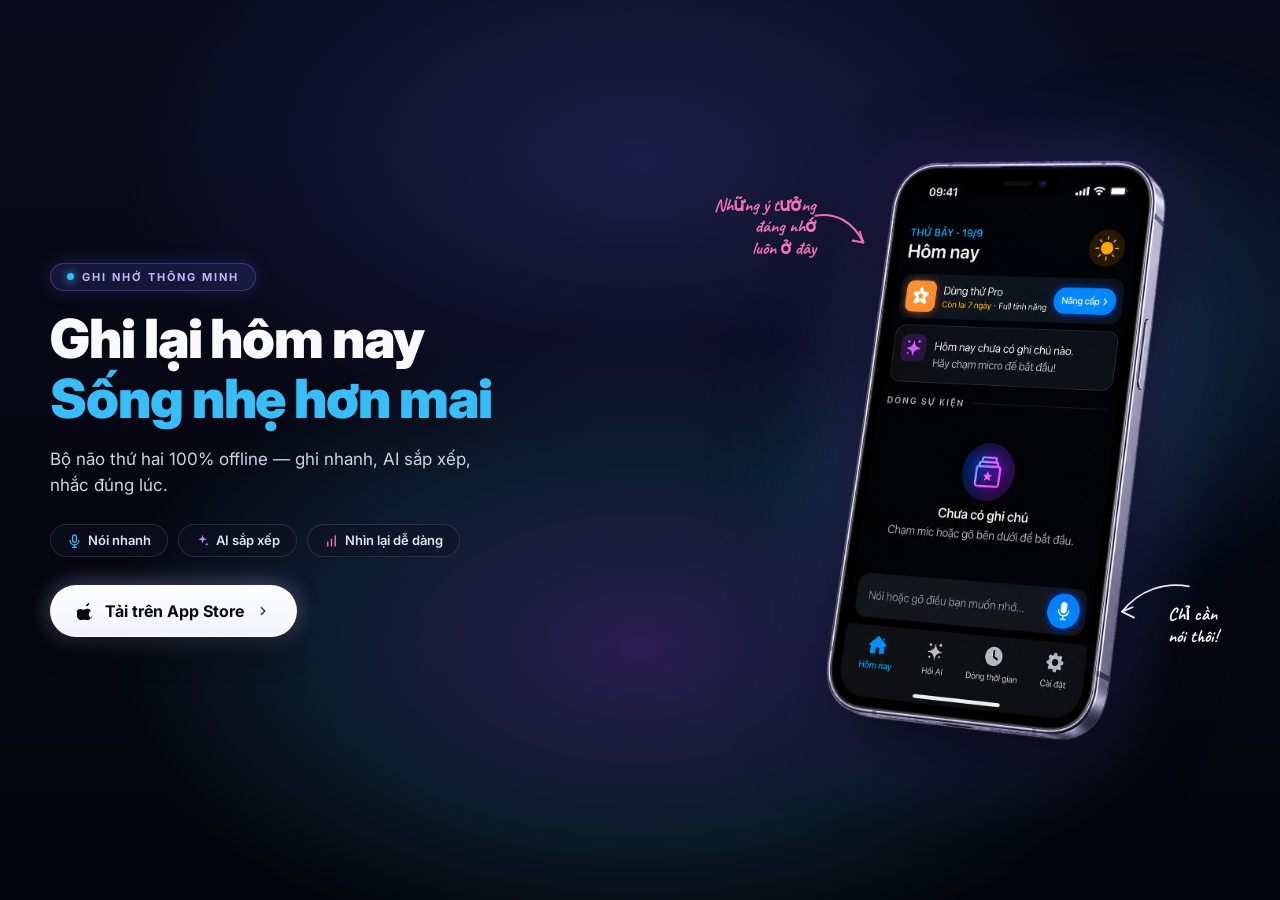
==== index.html @ 8ee88a4e "Shorten pink annotation arrow toward Hôm nay Co-authored-by: Cursor <cursoragent@cursor.com>" ====
<!DOCTYPE html>
<html lang="vi">
<head>
<meta charset="UTF-8">
<meta name="viewport" content="width=device-width, initial-scale=1.0">
<title>Memoza — Ghi nhớ thông minh</title>
<link rel="preconnect" href="https://fonts.googleapis.com">
<link rel="preconnect" href="https://fonts.gstatic.com" crossorigin>
<link href="https://fonts.googleapis.com/css2?family=Inter:wght@400;500;600;700;800;900&family=Caveat:wght@600;700&display=swap" rel="stylesheet">
<style>
  :root{
    --bg-0:#060713;
    --bg-1:#0a0c1e;
    --blue:#38bdf8;
    --violet:#8b5cf6;
    --pink:#ec4899;
    --text-0:#f8fafc;
    --text-1:#cbd5e1;
    --text-2:#94a3b8;
    --maxw:1280px;
    --safe-top: env(safe-area-inset-top, 0px);
    --safe-bottom: env(safe-area-inset-bottom, 0px);
  }

  *{box-sizing:border-box; margin:0; padding:0;}
  html, body{
    min-height:100%;
    min-height:100dvh;
    margin:0;
    padding:0;
    -webkit-text-size-adjust:100%;
  }
  body{
    font-family:"Inter",-apple-system,BlinkMacSystemFont,"Segoe UI",sans-serif;
    background:var(--bg-0);
    color:var(--text-0);
    position:relative;
    display:flex;
    flex-direction:column;
    justify-content:center;
    align-items:center;
    -webkit-font-smoothing:antialiased;
    -moz-osx-font-smoothing:grayscale;
    overflow-x:hidden;
    overflow-y:auto;
    overscroll-behavior:none;
  }
  img{display:block; max-width:100%; height:auto;}
  a{color:inherit; text-decoration:none;}
  button{font-family:inherit;}

  .bg-decor{
    position:fixed;
    inset:0;
    z-index:0;
    pointer-events:none;
    overflow:hidden;
    background:
      radial-gradient(ellipse 70% 55% at 50% 18%, rgba(99,102,241,0.22) 0%, transparent 58%),
      radial-gradient(ellipse 60% 50% at 50% 72%, rgba(139,92,246,0.28) 0%, rgba(56,189,248,0.12) 42%, transparent 70%),
      linear-gradient(180deg, #090b1c 0%, #060713 50%, #03040a 100%);
  }

  .glow-blue{
    position:fixed;
    width:min(550px, 90vw);
    height:min(550px, 90vw);
    top:5%;
    right:-150px;
    border-radius:50%;
    background:radial-gradient(circle, rgba(56,189,248,0.18), transparent 65%);
    filter:blur(24px);
    z-index:0;
    pointer-events:none;
  }

  .page{
    position:relative;
    z-index:1;
    max-width:var(--maxw);
    margin:0 auto;
    padding:0 clamp(12px, 3vw, 36px);
    width:100%;
    min-height:100dvh;
    display:flex;
    flex-direction:column;
    justify-content:center;
    align-items:center;
  }

  .hero{
    position:relative;
    z-index:1;
    width:100%;
    max-width:var(--maxw);
    margin:0 auto;
    padding:
      calc(clamp(14px, 2.5vh, 28px) + var(--safe-top))
      0
      calc(clamp(16px, 2.5vh, 28px) + var(--safe-bottom));
    display:flex;
    flex-direction:column;
    justify-content:center;
    align-items:center;
    box-sizing:border-box;
  }

  .hero-grid{
    display:flex;
    flex-direction:column;
    align-items:center;
    text-align:center;
    width:100%;
    gap:clamp(10px, 2vh, 18px);
  }

  .hero-copy{
    display:flex;
    flex-direction:column;
    align-items:center;
    flex:0 0 auto;
    width:100%;
    max-width:560px;
  }

  .brand-badge{
    display:inline-flex;
    align-items:center;
    gap:8px;
    padding:6px 16px;
    border-radius:999px;
    background:rgba(99,102,241,0.16);
    border:1px solid rgba(139,92,246,0.38);
    box-shadow:0 0 18px rgba(99,102,241,0.22);
    margin-bottom:clamp(10px, 1.6vh, 14px);
  }
  .badge-dot{
    width:7px; height:7px;
    border-radius:50%;
    background:#38bdf8;
    box-shadow:0 0 8px #38bdf8;
    flex:none;
  }
  .badge-text{
    font-size:clamp(10px, 2.4vw, 11px);
    font-weight:700;
    letter-spacing:0.16em;
    text-transform:uppercase;
    color:#c4b5fd;
  }

  .headline{
    font-size:clamp(28px, 8vw, 36px);
    line-height:1.12;
    font-weight:900;
    letter-spacing:-0.02em;
    color:var(--text-0);
    margin-bottom:clamp(8px, 1.4vh, 12px);
    text-align:inherit;
  }
  .headline .grad{
    color:#38bdf8;
    display:block;
    white-space:nowrap;
  }
  .headline .line{
    display:block;
    margin:0;
    padding:0;
  }

  .hero-sub{
    font-size:clamp(13px, 3.4vw, 15px);
    line-height:1.55;
    color:var(--text-1);
    max-width:36ch;
    margin:0 auto clamp(14px, 2vh, 18px);
  }

  .features{
    display:flex;
    flex-wrap:wrap;
    align-items:center;
    justify-content:center;
    gap:8px;
    margin-bottom:0;
    width:100%;
  }
  .hero-copy .cta-top{
    order:unset;
  }
  .feature-pill{
    display:inline-flex;
    align-items:center;
    justify-content:center;
    gap:6px;
    padding:7px 12px;
    border-radius:999px;
    background:rgba(15, 18, 36, 0.55);
    border:1px solid rgba(255, 255, 255, 0.12);
    backdrop-filter:blur(12px);
    -webkit-backdrop-filter:blur(12px);
    line-height:1;
  }
  .feature-pill svg{
    width:13px;
    height:13px;
    flex:none;
    display:block;
    translate:0 0.5px;
  }
  .feature-pill span{
    font-size:11.5px;
    font-weight:600;
    color:#dbe4f0;
    white-space:nowrap;
    line-height:1;
    display:block;
  }

  .cta{
    display:inline-flex;
    align-items:center;
    justify-content:center;
    gap:10px;
    background:linear-gradient(180deg, #ffffff 0%, #f0f3fa 100%);
    color:#070913;
    font-weight:700;
    font-size:clamp(14px, 3.6vw, 16px);
    padding:14px 28px;
    min-height:48px;
    border-radius:999px;
    border:1px solid rgba(255,255,255,0.95);
    box-shadow:
      0 14px 34px -4px rgba(0,0,0,0.65),
      0 0 34px rgba(255,255,255,0.22),
      0 0 30px rgba(129,140,248,0.35),
      inset 0 1px 0 #ffffff;
    width:max-content;
    max-width:100%;
    cursor:pointer;
    transition:transform 0.2s ease, box-shadow 0.2s ease;
    text-decoration:none;
    -webkit-tap-highlight-color:transparent;
    flex:0 0 auto;
  }
  .cta:hover{
    transform:translateY(-2px);
    box-shadow:
      0 18px 38px -4px rgba(0,0,0,0.7),
      0 0 40px rgba(255,255,255,0.28),
      0 0 36px rgba(129,140,248,0.5),
      inset 0 1px 0 #ffffff;
  }
  .cta:active{
    transform:scale(0.97);
  }
  .cta:focus-visible{
    outline:2px solid #38bdf8;
    outline-offset:3px;
  }
  .cta svg{width:18px; height:18px; flex:none;}
  .cta .chev{
    width:14px;
    height:14px;
    margin-left:2px;
    opacity:0.85;
  }

  /* Mobile + tablet: CTA at bottom under phone */
  .cta-top{ display:none; }
  .cta-bottom{
    display:inline-flex;
    margin:clamp(12px, 2vh, 20px) auto 0;
    order:3;
  }

  @keyframes phoneFloat{
    0%, 100% { transform: translateY(0) rotate(0deg); }
    50% { transform: translateY(-8px) rotate(0deg); }
  }

  .phone-wrap{
    position:relative;
    display:flex;
    justify-content:center;
    align-items:center;
    flex:0 1 auto;
    min-height:0;
    width:100%;
    max-width:320px;
    margin:clamp(4px, 1vh, 10px) auto 0;
    order:2;
  }
  .phone-wrap::before{
    content:"";
    position:absolute;
    width:min(300px, 82vw);
    height:min(360px, 52vh);
    border-radius:50%;
    background:radial-gradient(circle, rgba(139,92,246,0.42) 0%, rgba(56,189,248,0.18) 48%, transparent 70%);
    filter:blur(40px);
    z-index:-1;
    pointer-events:none;
  }
  .phone-wrap img{
    width:auto;
    height:auto;
    max-height:min(52vh, 440px);
    max-width:min(280px, 78vw);
    margin:0 auto;
    filter:
      drop-shadow(0 22px 42px rgba(0,0,0,0.85))
      drop-shadow(0 0 28px rgba(120,80,240,0.28));
    animation:phoneFloat 7s ease-in-out infinite;
  }

  .annotation{ display:none; }

  /* Short phones / landscape phones: allow scroll + compact phone */
  @media (max-height: 700px){
    .page{ justify-content:flex-start; }
    .hero{ justify-content:flex-start; padding-top:calc(12px + var(--safe-top)); }
    .phone-wrap img{ max-height:min(42vh, 320px); }
    .headline{ font-size:clamp(24px, 6.5vw, 30px); }
  }

  @media (max-width: 380px){
    .feature-pill{ padding:6px 10px; }
    .feature-pill span{ font-size:10.5px; }
    .cta{ padding:13px 22px; font-size:14px; }
  }

  /* =========================================================
     TABLET (768px – 1099px)
     ========================================================= */
  @media (min-width: 768px) and (max-width: 991px){
    .hero-copy{ max-width:640px; }
    .brand-badge{ margin-bottom:14px; }
    .headline{ font-size:clamp(36px, 5vw, 46px); margin-bottom:14px; }
    .hero-sub{
      font-size:16px;
      max-width:48ch;
      margin-bottom:18px;
    }
    .features{ gap:10px; }
    .feature-pill{ padding:8px 16px; }
    .feature-pill svg{ width:15px; height:15px; }
    .feature-pill span{ font-size:13px; }
    .phone-wrap{ max-width:380px; }
    .phone-wrap img{ max-height:min(56vh, 500px); max-width:340px; }
    .cta{ padding:15px 34px; font-size:16px; }
  }

  /* =========================================================
     DESKTOP (>= 1100px) — copy | phone | CTA
     ========================================================= */
  @media (min-width: 992px){
    html, body{
      height:100%;
      height:100dvh;
      overflow:hidden;
    }
    .page{
      min-height:100dvh;
      height:100dvh;
      justify-content:center;
      padding:0 40px;
    }
    .hero{
      height:100%;
      max-height:100dvh;
      padding:clamp(20px, 3vh, 40px) 0;
      justify-content:center;
    }
    .hero-grid{
      display:grid;
      grid-template-columns: minmax(300px, 1fr) minmax(300px, auto);
      align-items:center;
      justify-content:center;
      gap:clamp(36px, 5vw, 72px);
      text-align:left;
      max-width:1180px;
      margin:0 auto;
      width:100%;
    }
    .hero-copy{
      align-items:flex-start;
      width:auto;
      max-width:520px;
      grid-column:1;
      grid-row:1;
    }
    .brand-badge{ margin-bottom:18px; }
    .badge-text{ font-size:11px; letter-spacing:0.18em; }
    .headline{
      font-size:clamp(40px, 4.4vw, 54px);
      line-height:1.12;
      margin-bottom:16px;
      text-align:left;
    }
    .hero-sub{
      font-size:clamp(15px, 1.35vw, 17px);
      line-height:1.55;
      margin:0 0 26px;
      text-align:left;
      max-width:42ch;
    }
    .features{
      justify-content:flex-start;
      gap:10px;
      margin:0;
    }
    .feature-pill{ padding:8px 16px; }
    .feature-pill svg{ width:15px; height:15px; }
    .feature-pill span{ font-size:13px; }

    /* CTA under feature pills */
    .cta-top{
      display:inline-flex;
      margin:28px 0 0;
      padding:15px 26px;
      font-size:16px;
      gap:10px;
      box-shadow:
        0 14px 32px -6px rgba(0,0,0,0.65),
        0 0 28px rgba(255,255,255,0.18),
        0 0 22px rgba(129,140,248,0.28),
        inset 0 1px 0 #ffffff;
    }
    .cta-bottom{ display:none; }

    .phone-wrap{
      margin:0 64px 0 0; /* room for note-2 on the right */
      max-width:none;
      width:auto;
      justify-self:center;
      grid-column:2;
      grid-row:1;
      order:unset;
      overflow:visible;
    }
    .phone-wrap img{
      max-width:min(340px, 28vw);
      max-height:min(70vh, 580px);
    }
    .phone-wrap::before{
      width:380px;
      height:480px;
      filter:blur(54px);
    }

    .annotation{
      display:block;
      position:absolute;
      font-family:"Caveat","Segoe Script",cursive;
      font-size:clamp(15px, 1.4vw, 20px);
      font-weight:700;
      line-height:1.2;
      pointer-events:none;
      z-index:2;
    }
    .annotation-text{ display:block; }
    .annotation-arrow{
      position:absolute;
      overflow:visible;
      opacity:0.95;
    }

    /* Text stays LEFT of phone; arrow alone reaches into header */
    .annotation.note-1{
      color:#f472b6;
      top:6%;
      right:calc(100% + 10px);
      left:auto;
      text-align:right;
      white-space:normal;
      width:max-content;
      max-width:8.2em;
      padding:0;
    }
    .annotation.note-1 .annotation-arrow{
      width:64px;
      height:50px;
      left:auto;
      right:-58px; /* short curve toward "Hôm nay" */
      top:10px;
    }

    /* Text stays RIGHT of phone; arrow alone reaches into mic */
    .annotation.note-2{
      color:#f8fafc;
      bottom:16%;
      right:-52px;
      left:auto;
      text-align:left;
      white-space:normal;
      width:max-content;
      max-width:5.6em;
      padding:0;
    }
    .annotation.note-2 .annotation-arrow{
      width:88px;
      height:52px;
      left:-58px; /* tip on blue mic */
      top:-28px;
      right:auto;
    }
  
  /* Wide desktop breathing room */
  @media (min-width: 1400px){
    .hero-grid{
      gap:clamp(48px, 5vw, 88px);
      max-width:1240px;
    }
    .phone-wrap{
      margin-right:72px;
    }
    .phone-wrap img{
      max-width:360px;
      max-height:min(72vh, 600px);
    }
    .annotation.note-1{ right:calc(100% + 14px); left:auto; }
    .annotation.note-1 .annotation-arrow{ right:-62px; width:68px; }
    .annotation.note-2{ right:-64px; left:auto; bottom:15%; }
    .annotation.note-2 .annotation-arrow{ left:-104px; width:104px; }
  }

  @media (prefers-reduced-motion: reduce){
    .phone-wrap img{ animation:none; }
    .cta{ transition:none; }
    .cta:hover, .cta:active{ transform:none; }
  }
</style>

</head>
<body>

  <div class="bg-decor"></div>
  <div class="glow-blue"></div>


  <main class="page">
    <section class="hero">
      <div class="hero-grid">

        <div class="hero-copy">
          <div class="brand-badge">
            <span class="badge-dot"></span>
            <span class="badge-text">GHI NHỚ THÔNG MINH</span>
          </div>

          <h1 class="headline">
            <span class="line">Ghi lại hôm nay</span>
            <span class="grad line">Sống nhẹ hơn mai</span>
          </h1>

          <p class="hero-sub">Bộ não thứ hai 100% offline — ghi nhanh, AI sắp xếp, nhắc đúng lúc.</p>

          <div class="features">
            <div class="feature-pill">
              <svg viewBox="0 0 24 24" fill="none" stroke="#38bdf8" stroke-width="2" stroke-linecap="round" stroke-linejoin="round">
                <rect x="9" y="2" width="6" height="12" rx="3"/>
                <path d="M5 11a7 7 0 0 0 14 0"/>
                <line x1="12" y1="18" x2="12" y2="22"/>
                <line x1="9" y1="22" x2="15" y2="22"/>
              </svg>
              <span>Nói nhanh</span>
            </div>
            <div class="feature-pill">
              <svg viewBox="0 0 24 24" fill="#c084fc">
                <path d="M12 2l1.8 5.2L19 9l-5.2 1.8L12 16l-1.8-5.2L5 9l5.2-1.8L12 2z"/>
                <path d="M19 14l.8 2.2L22 17l-2.2.8L19 20l-.8-2.2L16 17l2.2-.8L19 14z"/>
              </svg>
              <span>AI sắp xếp</span>
            </div>
            <div class="feature-pill">
              <svg viewBox="0 0 24 24" fill="none" stroke="#f472b6" stroke-width="2.2" stroke-linecap="round" stroke-linejoin="round">
                <line x1="6" y1="20" x2="6" y2="14"/>
                <line x1="12" y1="20" x2="12" y2="9"/>
                <line x1="18" y1="20" x2="18" y2="4"/>
              </svg>
              <span>Nhìn lại dễ dàng</span>
            </div>
          </div>

          <a class="cta cta-top" href="https://apps.apple.com/us/app/memoza/id6808146043" target="_blank" rel="noopener noreferrer">
            <svg viewBox="0 0 24 24" fill="#0b0b0f"><path d="M16.365 1.43c0 1.14-.475 2.25-1.24 3.05-.836.86-2.15 1.53-3.23 1.44-.132-1.11.44-2.28 1.21-3.02.85-.83 2.26-1.44 3.26-1.47zm4.08 16.31c-.66 1.53-1.46 3.04-2.63 4.36-1.1 1.24-2.24 2.46-4 2.5-1.7.03-2.25-1-4.2-1s-2.56.97-4.19 1.03c-1.68.06-2.96-1.34-4.06-2.57-2.24-2.53-3.96-7.16-1.65-10.28 1.14-1.55 3.03-2.53 5.05-2.56 1.65-.03 3.2 1.11 4.2 1.11 1 0 2.9-1.37 4.9-1.17.83.04 3.17.34 4.67 2.53-.12.08-2.79 1.63-2.76 4.85.03 3.85 3.38 5.13 3.67 5.2z"/></svg>
            <span>Tải trên App Store</span>
            <svg class="chev" viewBox="0 0 24 24" fill="none" stroke="#0b0b0f" stroke-width="2.4" stroke-linecap="round" stroke-linejoin="round"><polyline points="9 6 15 12 9 18"/></svg>
          </a>
        </div>
        <div class="phone-wrap">
          <img id="phoneImg" src="[data-uri]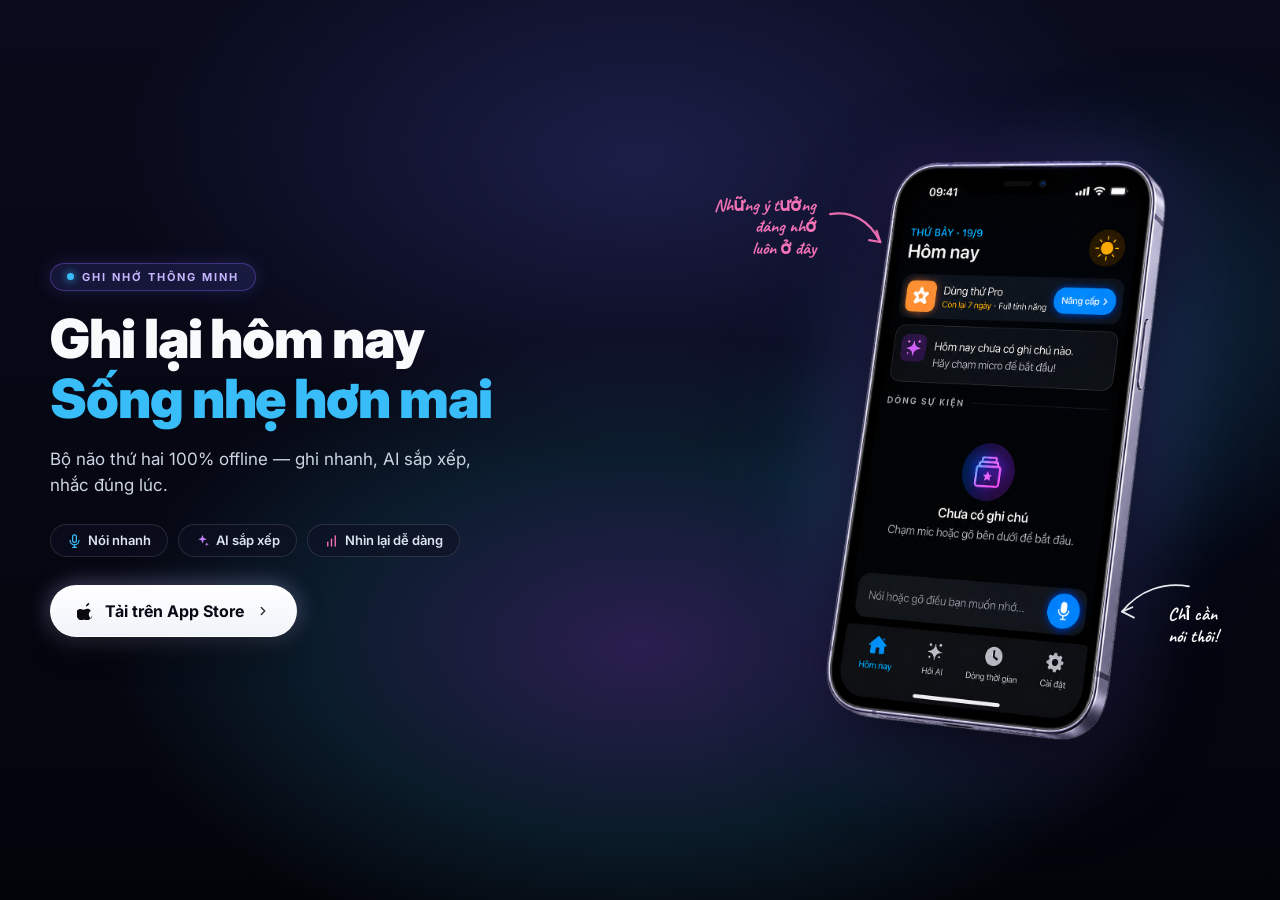
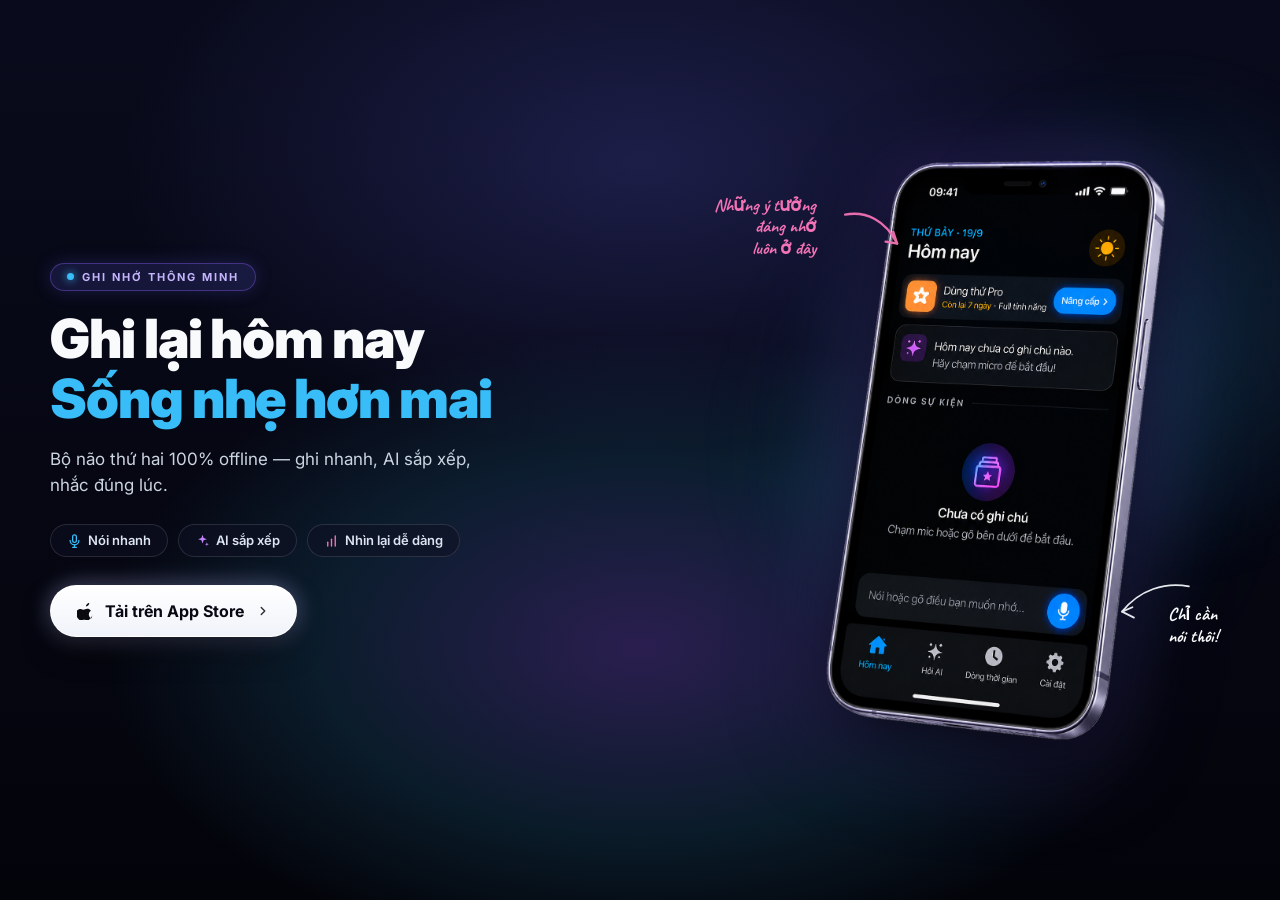
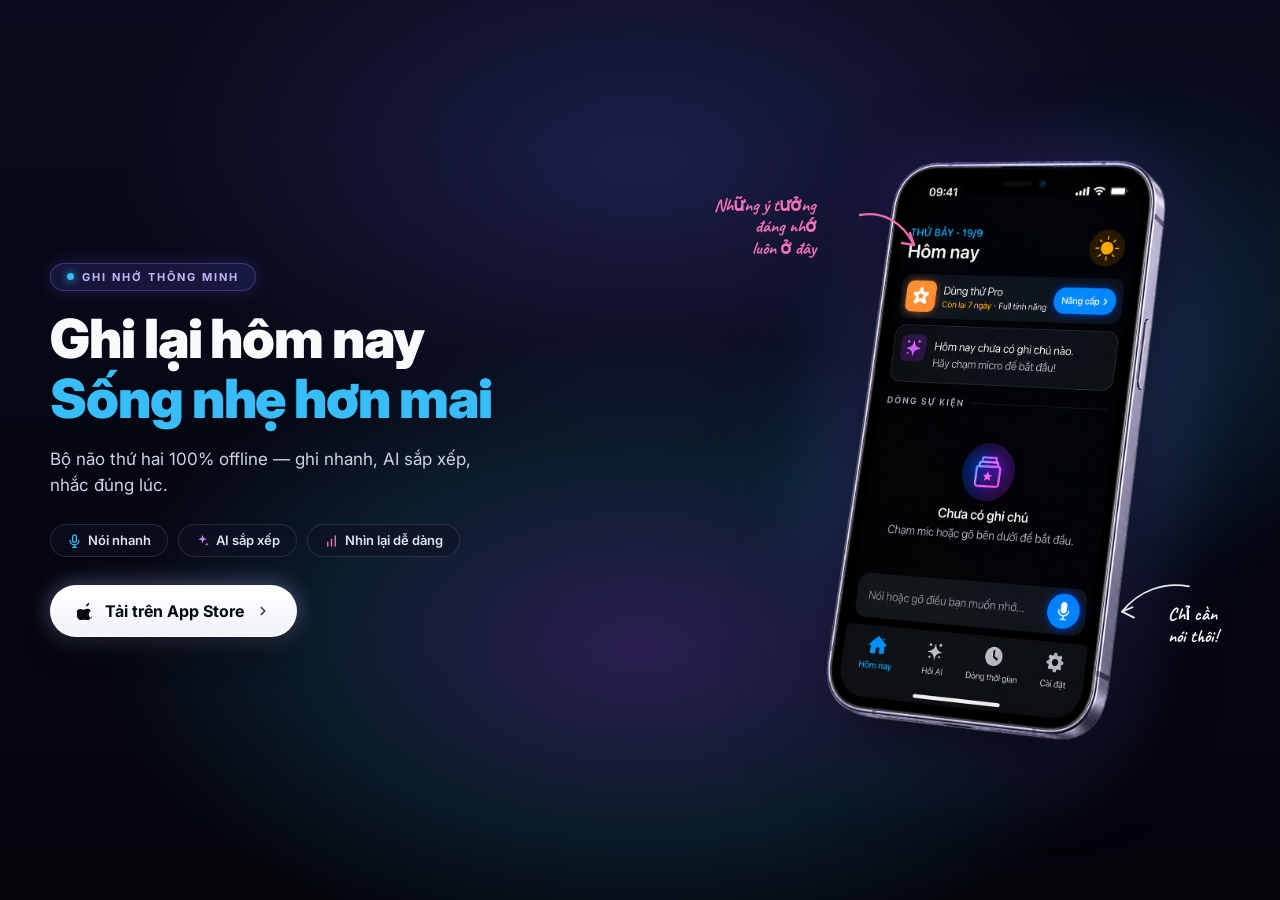
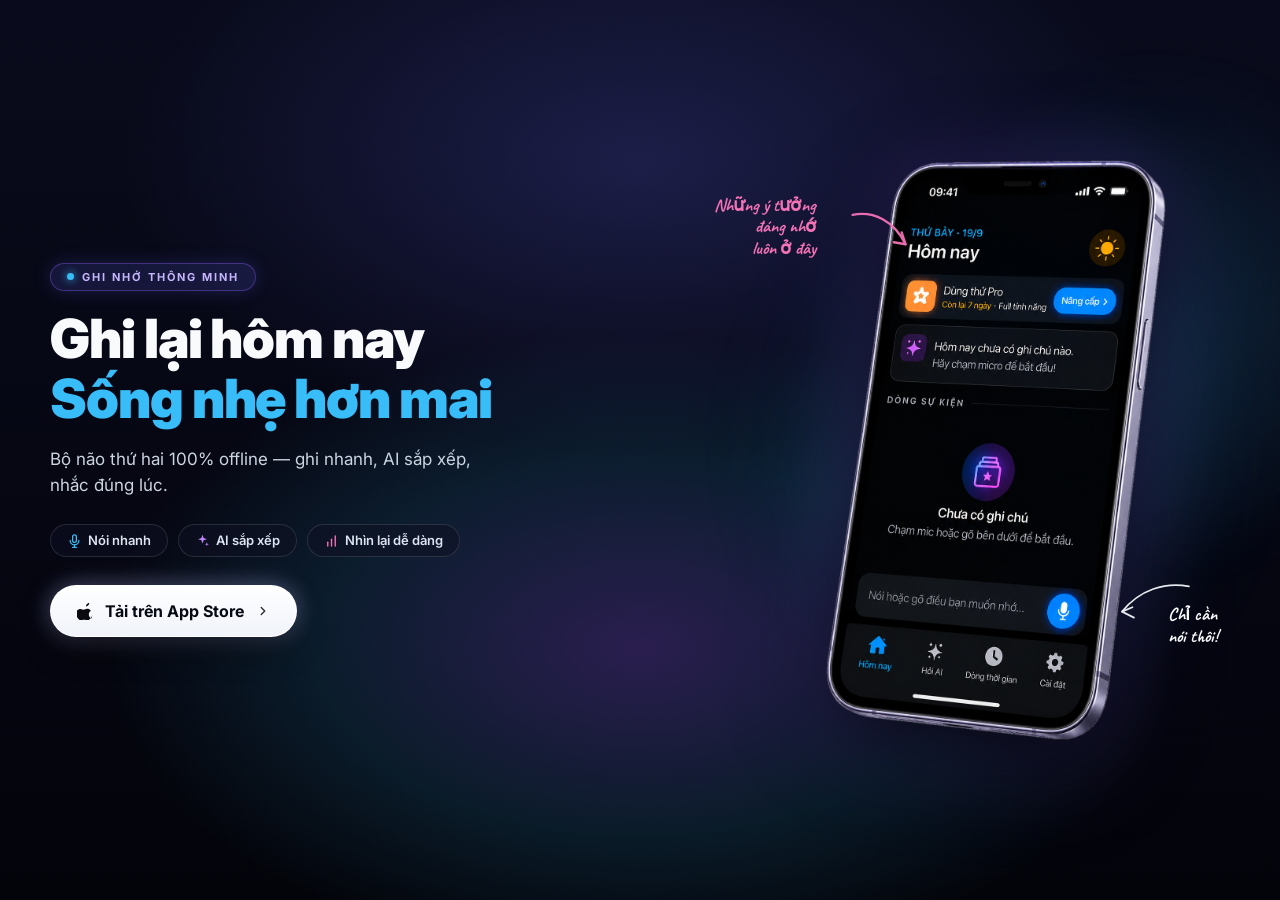
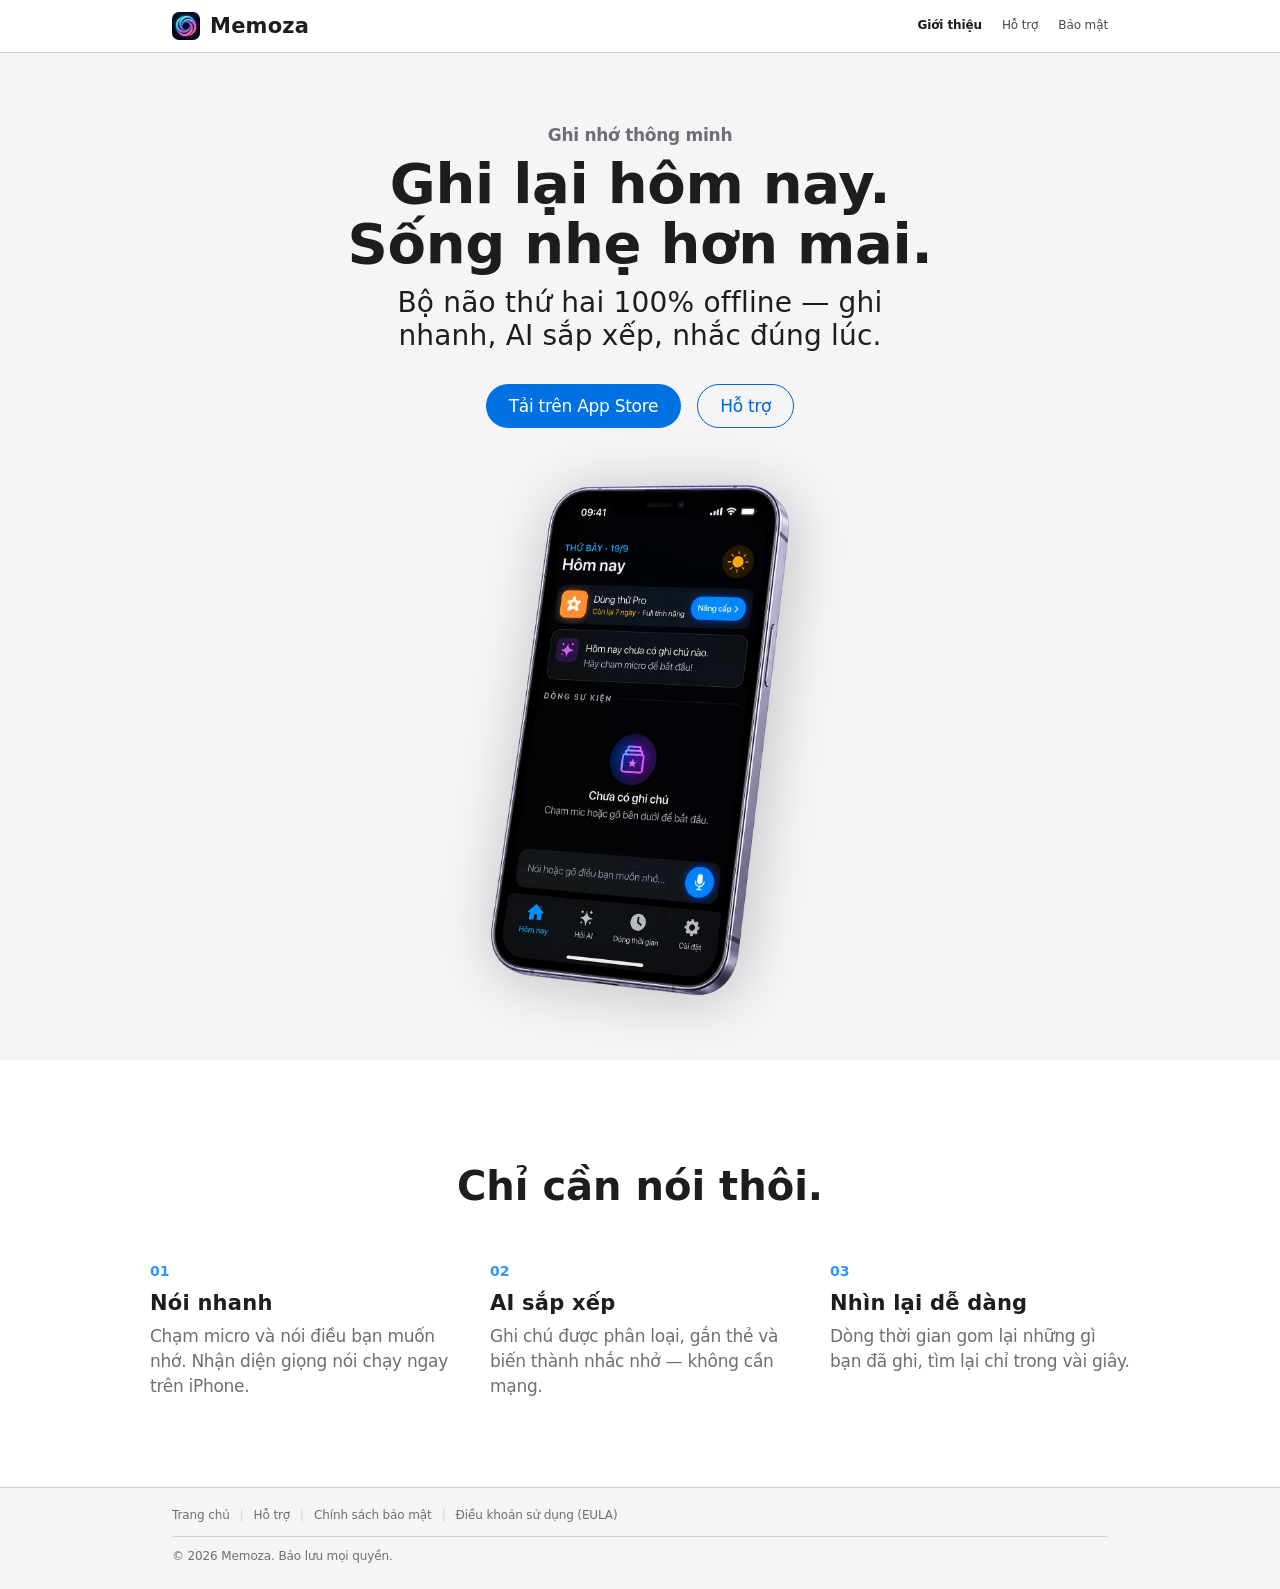
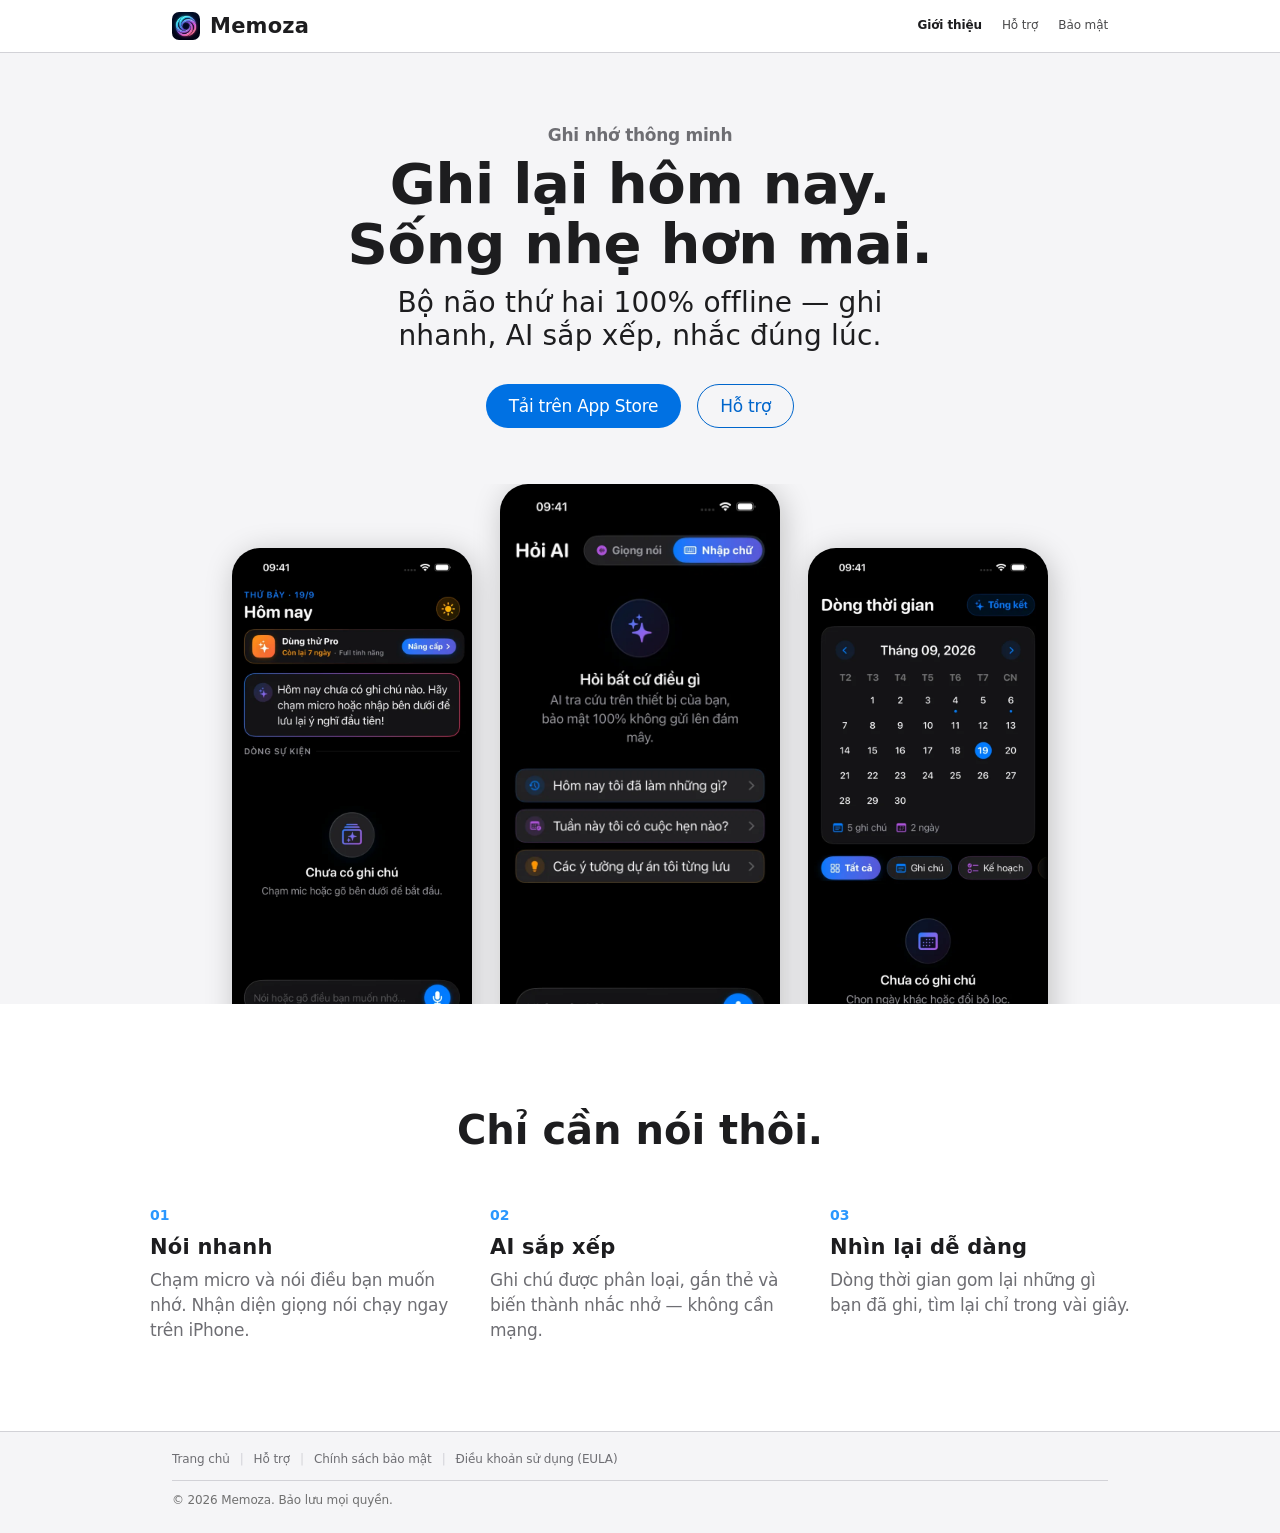
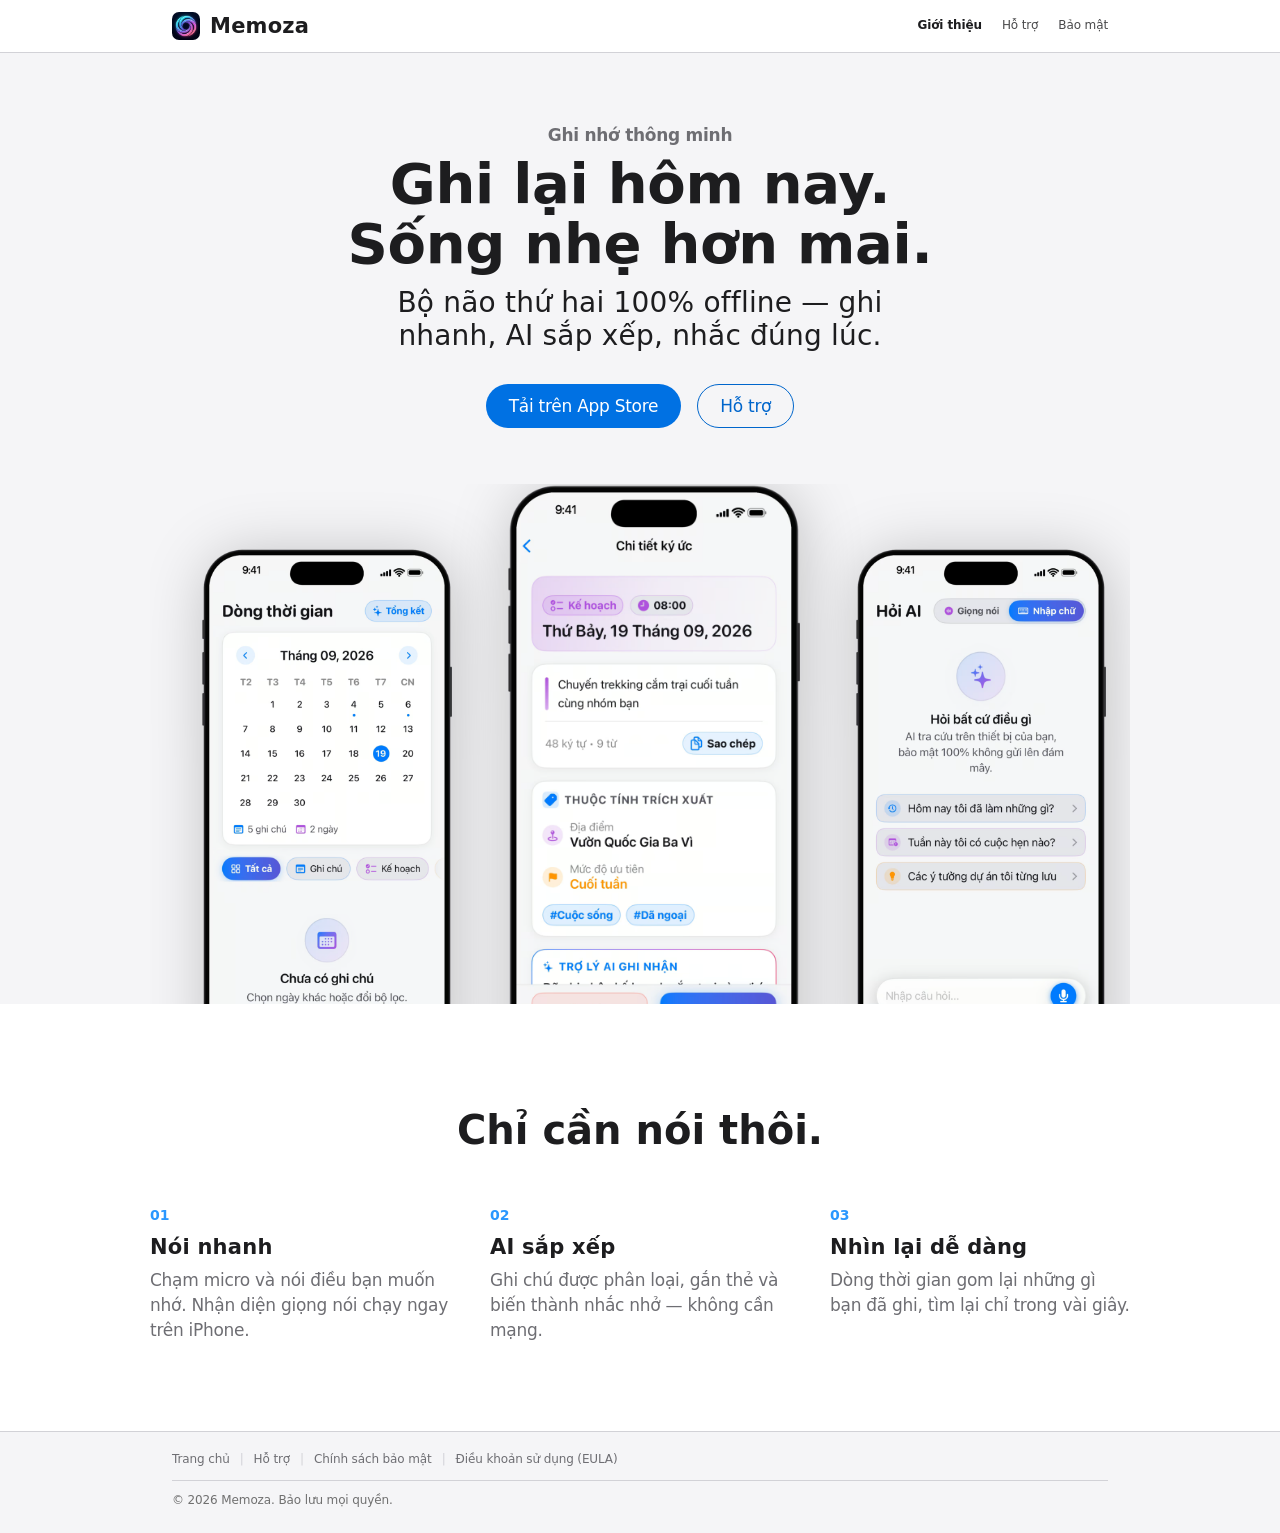
